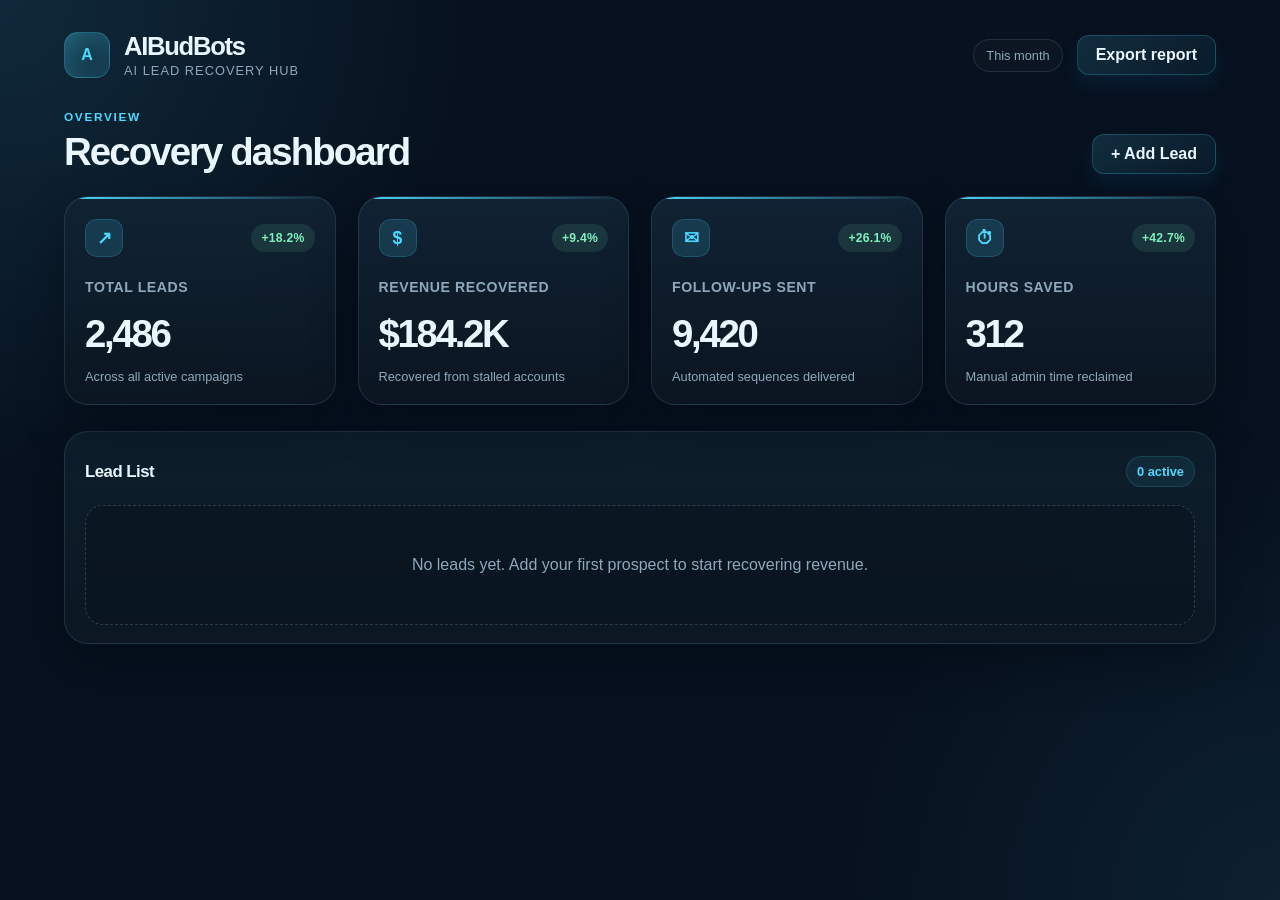
==== index.html @ 1ac59c25 "Version 0.1 - CRM foundation" ====
<!DOCTYPE html>
<html lang="en">
<head>
    <meta charset="UTF-8">
    <meta name="viewport" content="width=device-width, initial-scale=1.0">
    <title>AIBudBots - Lead Recovery Hub</title>

    <link rel="stylesheet" href="style.css">
</head>

<body>

    <header class="topbar">
        <div class="brand-group">
            <div class="brand-mark">A</div>
            <div>
                <h1>AIBudBots</h1>
                <p>AI Lead Recovery Hub</p>
            </div>
        </div>
        <div class="header-actions">
            <span class="filter-pill">This month</span>
            <button class="primary-btn">Export report</button>
        </div>
    </header>

    <main>

        <section id="dashboard" class="dashboard-shell">

            <div class="section-heading">
                <div>
                    <p class="eyebrow">Overview</p>
                    <h2>Recovery dashboard</h2>
                </div>
                <button id="openLeadModal" class="primary-btn add-lead-btn" type="button">+ Add Lead</button>
            </div>

            <div id="stats" class="stats-grid">

                <div class="card">
                    <div class="card-topline">
                        <span class="card-icon cyan">↗</span>
                        <span class="trend positive">+18.2%</span>
                    </div>
                    <h3>Total Leads</h3>
                    <p id="leadCount" class="metric-value">2,486</p>
                    <small>Across all active campaigns</small>
                </div>

                <div class="card">
                    <div class="card-topline">
                        <span class="card-icon cyan">$</span>
                        <span class="trend positive">+9.4%</span>
                    </div>
                    <h3>Revenue Recovered</h3>
                    <p class="metric-value">$184.2K</p>
                    <small>Recovered from stalled accounts</small>
                </div>

                <div class="card">
                    <div class="card-topline">
                        <span class="card-icon cyan">✉</span>
                        <span class="trend positive">+26.1%</span>
                    </div>
                    <h3>Follow-Ups Sent</h3>
                    <p class="metric-value">9,420</p>
                    <small>Automated sequences delivered</small>
                </div>

                <div class="card">
                    <div class="card-topline">
                        <span class="card-icon cyan">⏱</span>
                        <span class="trend positive">+42.7%</span>
                    </div>
                    <h3>Hours Saved</h3>
                    <p class="metric-value">312</p>
                    <small>Manual admin time reclaimed</small>
                </div>

            </div>

            <div class="lead-panel">
                <div class="lead-panel-header">
                    <h3>Lead List</h3>
                    <span id="leadCountLabel" class="status-inline">0 active</span>
                </div>

                <div id="leadList" class="lead-list" aria-live="polite">
                    <div class="empty-state">No leads yet. Add your first prospect to start recovering revenue.</div>
                </div>
            </div>

        </section>

    </main>

    <div id="leadModal" class="modal hidden" aria-hidden="true">
        <div class="modal-backdrop" data-close="true"></div>
        <div class="modal-dialog" role="dialog" aria-modal="true" aria-labelledby="leadModalTitle">
            <div class="modal-header">
                <div>
                    <p class="eyebrow modal-eyebrow">New Lead</p>
                    <h3 id="leadModalTitle">Add a prospect</h3>
                </div>
                <button id="closeLeadModal" class="icon-button" type="button" aria-label="Close modal">×</button>
            </div>

            <form id="leadForm">
                <div class="form-grid">
                    <label>
                        <span>Customer Name</span>
                        <input type="text" name="customerName" placeholder="Alex Morgan" required>
                    </label>

                    <label>
                        <span>Company Name</span>
                        <input type="text" name="companyName" placeholder="Northstar Labs" required>
                    </label>

                    <label>
                        <span>Phone</span>
                        <input type="tel" name="phone" placeholder="(555) 123-4567" required>
                    </label>

                    <label>
                        <span>Email</span>
                        <input type="email" name="email" placeholder="alex@company.com" required>
                    </label>

                    <label>
                        <span>Service Requested</span>
                        <select name="serviceRequested" required>
                            <option value="">Select a service</option>
                            <option value="Lead Generation">Lead Generation</option>
                            <option value="Sales Enablement">Sales Enablement</option>
                            <option value="CRM Cleanup">CRM Cleanup</option>
                            <option value="Outbound Automation">Outbound Automation</option>
                            <option value="Brand Messaging">Brand Messaging</option>
                        </select>
                    </label>

                    <label>
                        <span>Estimated Job Value</span>
                        <input type="number" name="estimatedValue" min="0" step="100" placeholder="2500" required>
                    </label>

                    <label class="full-width">
                        <span>Notes</span>
                        <textarea name="notes" rows="4" placeholder="Add context about the opportunity, objections, or next steps..."></textarea>
                    </label>
                </div>

                <div class="form-actions">
                    <button type="button" class="secondary-btn" id="cancelLeadModal">Cancel</button>
                    <button type="submit" class="primary-btn">Save</button>
                </div>
            </form>
        </div>
    </div>

<script type="module" src="leadManager.js"></script>

</body>
</html>
---- style.css ----
:root {
    --bg: #07111f;
    --bg-alt: #0d1a2b;
    --bg-soft: #101f32;
    --panel: rgba(15, 30, 45, 0.9);
    --panel-strong: #102337;
    --card: #0d1d2d;
    --card-strong: #122a3d;
    --line: rgba(120, 168, 195, 0.18);
    --text: #ebf7ff;
    --muted: #8ea8bb;
    --accent: #4cd9ff;
    --accent-strong: #2bb8f0;
    --accent-soft: rgba(76, 217, 255, 0.14);
    --success: #7ef0bd;
    --shadow: 0 18px 45px rgba(2, 8, 18, 0.45);
}

* {
    box-sizing: border-box;
}

html {
    scroll-behavior: smooth;
}

body {
    margin: 0;
    min-height: 100vh;
    background:
        radial-gradient(circle at top left, rgba(76, 217, 255, 0.12), transparent 30%),
        radial-gradient(circle at bottom right, rgba(76, 217, 255, 0.08), transparent 28%),
        var(--bg);
    color: var(--text);
    font-family: Inter, "Segoe UI", Roboto, Helvetica, Arial, sans-serif;
}

header,
main {
    max-width: 1200px;
    margin: 0 auto;
    padding-left: 24px;
    padding-right: 24px;
}

.topbar {
    display: flex;
    justify-content: space-between;
    align-items: center;
    padding-top: 32px;
    padding-bottom: 20px;
}

.brand-group {
    display: flex;
    align-items: center;
    gap: 14px;
}

.brand-mark {
    display: grid;
    place-items: center;
    width: 46px;
    height: 46px;
    border-radius: 14px;
    background: linear-gradient(135deg, rgba(76, 217, 255, 0.25), rgba(76, 217, 255, 0.05));
    border: 1px solid rgba(76, 217, 255, 0.3);
    box-shadow: inset 0 0 25px rgba(76, 217, 255, 0.14);
    font-weight: 700;
    color: var(--accent);
}

header h1 {
    margin: 0;
    font-size: clamp(1.45rem, 2vw, 2rem);
    letter-spacing: -0.05em;
}

header p {
    margin: 2px 0 0;
    color: var(--muted);
    font-size: 0.8rem;
    letter-spacing: 0.08em;
    text-transform: uppercase;
}

.header-actions {
    display: flex;
    align-items: center;
    gap: 14px;
}

.filter-pill,
.status-dot {
    display: inline-flex;
    align-items: center;
    gap: 8px;
    padding: 8px 12px;
    border-radius: 999px;
    border: 1px solid var(--line);
    background: rgba(14, 24, 35, 0.8);
    color: var(--muted);
    font-size: 0.8rem;
}

.status-dot::before {
    content: "";
    width: 8px;
    height: 8px;
    border-radius: 50%;
    background: var(--success);
    box-shadow: 0 0 12px rgba(126, 240, 189, 0.8);
}

.primary-btn,
.secondary-btn,
.icon-button {
    font: inherit;
}

.primary-btn {
    border: 1px solid rgba(76, 217, 255, 0.22);
    background: linear-gradient(135deg, rgba(76, 217, 255, 0.14), rgba(76, 217, 255, 0.05));
    color: var(--text);
    border-radius: 12px;
    padding: 10px 18px;
    font-weight: 600;
    cursor: pointer;
    transition:
        transform 0.2s ease,
        border-color 0.2s ease,
        box-shadow 0.2s ease;
    box-shadow: 0 10px 20px rgba(17, 133, 187, 0.12);
}

.primary-btn:hover,
.secondary-btn:hover,
.icon-button:hover {
    transform: translateY(-1px);
}

.add-lead-btn {
    display: inline-flex;
    align-items: center;
    gap: 8px;
}

.dashboard-shell {
    padding-top: 12px;
    padding-bottom: 32px;
}

.section-heading {
    display: flex;
    justify-content: space-between;
    align-items: flex-end;
    gap: 18px;
    margin-bottom: 22px;
}

.eyebrow {
    margin: 0 0 6px;
    color: var(--accent);
    font-size: 0.74rem;
    letter-spacing: 0.14em;
    text-transform: uppercase;
    font-weight: 700;
}

.section-heading h2 {
    margin: 0;
    font-size: clamp(1.9rem, 3vw, 2.5rem);
    letter-spacing: -0.05em;
}

.stats-grid {
    display: grid;
    grid-template-columns: repeat(4, minmax(220px, 1fr));
    gap: 22px;
}

.card {
    position: relative;
    overflow: hidden;
    background: linear-gradient(180deg, rgba(17, 35, 52, 0.96), rgba(11, 22, 33, 0.95));
    border: 1px solid var(--line);
    border-radius: 24px;
    padding: 22px 20px 18px;
    box-shadow: var(--shadow);
    transition:
        transform 0.2s ease,
        border-color 0.2s ease,
        box-shadow 0.2s ease;
}

.card::before {
    content: "";
    position: absolute;
    inset: 0 auto auto 0;
    width: 100%;
    height: 2px;
    background: linear-gradient(90deg, var(--accent), transparent);
}

.card:hover {
    transform: translateY(-2px);
    border-color: rgba(76, 217, 255, 0.34);
    box-shadow: 0 22px 50px rgba(2, 8, 18, 0.52);
}

.card-topline {
    display: flex;
    justify-content: space-between;
    align-items: center;
    margin-bottom: 22px;
}

.card-icon {
    display: inline-flex;
    align-items: center;
    justify-content: center;
    width: 38px;
    height: 38px;
    border-radius: 12px;
    background: var(--accent-soft);
    border: 1px solid rgba(76, 217, 255, 0.18);
    color: var(--accent);
    font-weight: 700;
    font-size: 1.1rem;
}

.trend {
    display: inline-flex;
    align-items: center;
    padding: 7px 10px;
    border-radius: 999px;
    font-size: 0.76rem;
    font-weight: 700;
    letter-spacing: 0.02em;
    background: rgba(126, 240, 189, 0.1);
    color: var(--success);
}

.card h3 {
    margin: 0;
    color: var(--muted);
    font-weight: 600;
    font-size: 0.88rem;
    letter-spacing: 0.04em;
    text-transform: uppercase;
}

.metric-value {
    margin: 18px 0 12px;
    font-size: clamp(2rem, 3vw, 2.6rem);
    font-weight: 700;
    letter-spacing: -0.06em;
    line-height: 1.1;
}

.card small {
    display: block;
    color: var(--muted);
    font-size: 0.8rem;
    line-height: 1.5;
}

.lead-panel {
    margin-top: 26px;
    background: linear-gradient(180deg, rgba(15, 31, 45, 0.92), rgba(12, 24, 35, 0.96));
    border: 1px solid var(--line);
    border-radius: 24px;
    box-shadow: var(--shadow);
    padding: 24px 20px 18px;
}

.lead-panel-header {
    display: flex;
    justify-content: space-between;
    align-items: center;
    gap: 16px;
    margin-bottom: 18px;
}

.lead-panel-header h3 {
    margin: 0;
    font-size: 1.05rem;
    letter-spacing: -0.03em;
}

.status-inline {
    display: inline-flex;
    align-items: center;
    padding: 7px 10px;
    border-radius: 999px;
    background: rgba(76, 217, 255, 0.08);
    border: 1px solid rgba(76, 217, 255, 0.15);
    color: var(--accent);
    font-size: 0.8rem;
    font-weight: 600;
}

.lead-list {
    display: grid;
    gap: 12px;
}

.empty-state {
    display: flex;
    align-items: center;
    justify-content: center;
    min-height: 120px;
    border: 1px dashed rgba(142, 168, 187, 0.28);
    border-radius: 18px;
    padding: 18px;
    color: var(--muted);
    text-align: center;
    background: rgba(8, 18, 28, 0.45);
}

.lead-item {
    display: grid;
    grid-template-columns: minmax(180px, 1.8fr) minmax(180px, 1.4fr) auto;
    gap: 18px;
    align-items: center;
    background: rgba(11, 22, 33, 0.8);
    border: 1px solid var(--line);
    border-radius: 18px;
    padding: 18px 18px;
}

.lead-main h4 {
    margin: 0 0 6px;
    font-size: 1.1rem;
    letter-spacing: -0.03em;
}

.lead-main p {
    margin: 0;
    color: var(--accent);
    font-size: 0.8rem;
    font-weight: 600;
}

.lead-meta {
    display: grid;
    gap: 6px;
    color: var(--muted);
    font-size: 0.82rem;
}

.lead-meta strong {
    color: var(--text);
    font-weight: 600;
}

.lead-badge-wrap {
    display: flex;
    justify-content: flex-end;
    align-items: center;
}

.lead-status {
    display: inline-flex;
    align-items: center;
    justify-content: center;
    padding: 7px 12px;
    border-radius: 999px;
    font-size: 0.74rem;
    font-weight: 700;
    letter-spacing: 0.04em;
    text-transform: uppercase;
}

.status-new {
    background: rgba(76, 217, 255, 0.12);
    border: 1px solid rgba(76, 217, 255, 0.35);
    color: var(--accent);
}

.status-contacted {
    background: rgba(255, 179, 71, 0.12);
    border: 1px solid rgba(255, 179, 71, 0.35);
    color: #ffc76a;
}

.status-qualified {
    background: rgba(126, 240, 189, 0.12);
    border: 1px solid rgba(126, 240, 189, 0.35);
    color: var(--success);
}

.status-proposal {
    background: rgba(170, 122, 255, 0.12);
    border: 1px solid rgba(170, 122, 255, 0.35);
    color: #c3a6ff;
}

.status-won {
    background: rgba(96, 255, 169, 0.12);
    border: 1px solid rgba(96, 255, 169, 0.35);
    color: #8ef7c1;
}

.status-lost {
    background: rgba(255, 110, 110, 0.12);
    border: 1px solid rgba(255, 110, 110, 0.35);
    color: #ff8d8d;
}

.modal {
    position: fixed;
    inset: 0;
    z-index: 30;
    display: grid;
    place-items: center;
    transition: opacity 0.2s ease;
}

.modal.hidden {
    opacity: 0;
    visibility: hidden;
    pointer-events: none;
}

.modal-backdrop {
    position: absolute;
    inset: 0;
    background: rgba(2, 7, 14, 0.7);
    backdrop-filter: blur(4px);
}

.modal-dialog {
    position: relative;
    width: min(720px, calc(100vw - 32px));
    background: linear-gradient(180deg, rgba(15, 28, 40, 0.98), rgba(9, 19, 28, 0.98));
    border: 1px solid rgba(76, 217, 255, 0.2);
    border-radius: 24px;
    box-shadow: 0 24px 60px rgba(1, 6, 13, 0.6);
    padding: 22px;
}

.modal-header {
    display: flex;
    justify-content: space-between;
    align-items: flex-start;
    gap: 16px;
    margin-bottom: 18px;
}

.modal-header h3 {
    margin: 0;
    font-size: 1.5rem;
    letter-spacing: -0.04em;
}

.modal-eyebrow {
    margin-bottom: 8px;
}

.icon-button {
    width: 40px;
    height: 40px;
    border: 1px solid var(--line);
    border-radius: 12px;
    background: rgba(9, 17, 21, 0.8);
    color: var(--text);
    cursor: pointer;
    font-size: 1.6rem;
    line-height: 1;
}

.form-grid {
    display: grid;
    grid-template-columns: repeat(2, minmax(220px, 1fr));
    gap: 18px;
}

label {
    display: grid;
    gap: 8px;
    color: var(--muted);
    font-size: 0.82rem;
    font-weight: 600;
}

label span {
    color: var(--muted);
}

input,
select,
textarea {
    width: 100%;
    border: 1px solid rgba(142, 168, 187, 0.18);
    background: rgba(10, 19, 27, 0.9);
    color: var(--text);
    border-radius: 12px;
    padding: 12px 14px;
    font: inherit;
    transition: border-color 0.2s ease, box-shadow 0.2s ease;
}

input:focus,
select:focus,
textarea:focus {
    outline: none;
    border-color: rgba(76, 217, 255, 0.7);
    box-shadow: 0 0 0 3px rgba(76, 217, 255, 0.09);
}

.full-width {
    grid-column: 1 / -1;
}

textarea {
    resize: vertical;
    min-height: 110px;
}

.form-actions {
    display: flex;
    justify-content: flex-end;
    gap: 12px;
    margin-top: 22px;
}

.secondary-btn {
    border: 1px solid rgba(142, 168, 187, 0.18);
    background: rgba(9, 17, 21, 0.7);
    color: var(--text);
    border-radius: 12px;
    padding: 10px 18px;
    font-weight: 600;
    cursor: pointer;
    transition: transform 0.2s ease, border-color 0.2s ease;
}

.secondary-btn:hover {
    border-color: rgba(142, 168, 187, 0.35);
}

@media (max-width: 1024px) {
    .stats-grid {
        grid-template-columns: repeat(2, minmax(220px, 1fr));
    }
}

@media (max-width: 640px) {
    .topbar,
    .section-heading {
        flex-direction: column;
        align-items: flex-start;
    }

    .header-actions {
        width: 100%;
        justify-content: space-between;
    }

    .stats-grid {
        grid-template-columns: 1fr;
    }

    header,
    main {
        padding-left: 18px;
        padding-right: 18px;
    }

    .lead-panel {
        padding: 18px 14px;
    }

    .lead-item {
        grid-template-columns: 1fr;
    }

    .lead-value {
        justify-self: start;
    }

    .form-grid {
        grid-template-columns: 1fr;
    }

    .form-actions {
        flex-direction: column-reverse;
    }

    .secondary-btn,
    .primary-btn {
        width: 100%;
    }
}
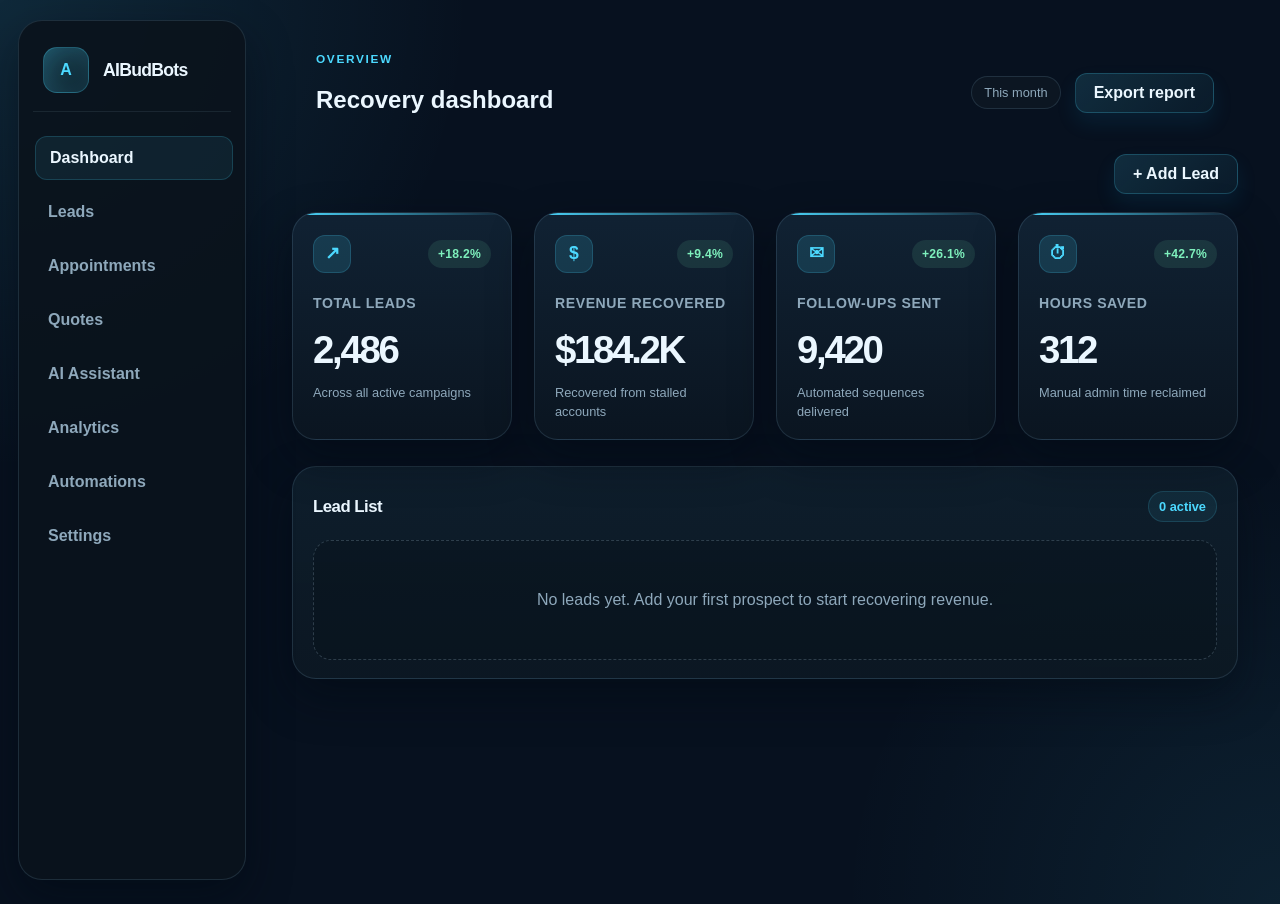
==== commit 7dff3013: "Alpha 1.1 - Updated branding and dashboard" ====
--- a/index.html
+++ b/index.html
@@ -10,90 +10,190 @@
 
 <body>
 
-    <header class="topbar">
-        <div class="brand-group">
-            <div class="brand-mark">A</div>
-            <div>
-                <h1>AIBudBots</h1>
-                <p>AI Lead Recovery Hub</p>
+    <div class="app-shell">
+
+        <aside class="sidebar">
+            <div class="brand-group sidebar-brand">
+                <div class="brand-mark">A</div>
+                <div>
+                    <h1>AIBudBots</h1>
+                </div>
             </div>
-        </div>
-        <div class="header-actions">
-            <span class="filter-pill">This month</span>
-            <button class="primary-btn">Export report</button>
-        </div>
-    </header>
-
-    <main>
-
-        <section id="dashboard" class="dashboard-shell">
-
-            <div class="section-heading">
-                <div>
-                    <p class="eyebrow">Overview</p>
-                    <h2>Recovery dashboard</h2>
-                </div>
-                <button id="openLeadModal" class="primary-btn add-lead-btn" type="button">+ Add Lead</button>
-            </div>
-
-            <div id="stats" class="stats-grid">
-
-                <div class="card">
-                    <div class="card-topline">
-                        <span class="card-icon cyan">↗</span>
-                        <span class="trend positive">+18.2%</span>
-                    </div>
-                    <h3>Total Leads</h3>
-                    <p id="leadCount" class="metric-value">2,486</p>
-                    <small>Across all active campaigns</small>
-                </div>
-
-                <div class="card">
-                    <div class="card-topline">
-                        <span class="card-icon cyan">$</span>
-                        <span class="trend positive">+9.4%</span>
-                    </div>
-                    <h3>Revenue Recovered</h3>
-                    <p class="metric-value">$184.2K</p>
-                    <small>Recovered from stalled accounts</small>
-                </div>
-
-                <div class="card">
-                    <div class="card-topline">
-                        <span class="card-icon cyan">✉</span>
-                        <span class="trend positive">+26.1%</span>
-                    </div>
-                    <h3>Follow-Ups Sent</h3>
-                    <p class="metric-value">9,420</p>
-                    <small>Automated sequences delivered</small>
-                </div>
-
-                <div class="card">
-                    <div class="card-topline">
-                        <span class="card-icon cyan">⏱</span>
-                        <span class="trend positive">+42.7%</span>
-                    </div>
-                    <h3>Hours Saved</h3>
-                    <p class="metric-value">312</p>
-                    <small>Manual admin time reclaimed</small>
-                </div>
-
-            </div>
-
-            <div class="lead-panel">
-                <div class="lead-panel-header">
-                    <h3>Lead List</h3>
-                    <span id="leadCountLabel" class="status-inline">0 active</span>
-                </div>
-
-                <div id="leadList" class="lead-list" aria-live="polite">
-                    <div class="empty-state">No leads yet. Add your first prospect to start recovering revenue.</div>
-                </div>
-            </div>
-
-        </section>
-
-    </main>
+
+            <nav class="sidebar-nav" aria-label="Main navigation">
+                <button class="nav-item active" data-page="dashboard" type="button">Dashboard</button>
+                <button class="nav-item" data-page="leads" type="button">Leads</button>
+                <button class="nav-item" data-page="appointments" type="button">Appointments</button>
+                <button class="nav-item" data-page="quotes" type="button">Quotes</button>
+                <button class="nav-item" data-page="ai-assistant" type="button">AI Assistant</button>
+                <button class="nav-item" data-page="analytics" type="button">Analytics</button>
+                <button class="nav-item" data-page="automations" type="button">Automations</button>
+                <button class="nav-item" data-page="settings" type="button">Settings</button>
+            </nav>
+        </aside>
+
+        <main class="main-content">
+
+            <section id="dashboardPage" class="page active">
+                <header class="topbar">
+                    <div class="brand-group">
+                        <div>
+                            <p class="eyebrow">Overview</p>
+                            <h2>Recovery dashboard</h2>
+                        </div>
+                    </div>
+                    <div class="header-actions">
+                        <span class="filter-pill">This month</span>
+                        <button class="primary-btn">Export report</button>
+                    </div>
+                </header>
+
+                <div class="page-toolbar">
+                    <button id="openLeadModal" class="primary-btn add-lead-btn" type="button">+ Add Lead</button>
+                </div>
+
+                <div id="stats" class="stats-grid">
+
+                    <div class="card">
+                        <div class="card-topline">
+                            <span class="card-icon cyan">↗</span>
+                            <span class="trend positive">+18.2%</span>
+                        </div>
+                        <h3>Total Leads</h3>
+                        <p id="leadCount" class="metric-value">2,486</p>
+                        <small>Across all active campaigns</small>
+                    </div>
+
+                    <div class="card">
+                        <div class="card-topline">
+                            <span class="card-icon cyan">$</span>
+                            <span class="trend positive">+9.4%</span>
+                        </div>
+                        <h3>Revenue Recovered</h3>
+                        <p class="metric-value">$184.2K</p>
+                        <small>Recovered from stalled accounts</small>
+                    </div>
+
+                    <div class="card">
+                        <div class="card-topline">
+                            <span class="card-icon cyan">✉</span>
+                            <span class="trend positive">+26.1%</span>
+                        </div>
+                        <h3>Follow-Ups Sent</h3>
+                        <p class="metric-value">9,420</p>
+                        <small>Automated sequences delivered</small>
+                    </div>
+
+                    <div class="card">
+                        <div class="card-topline">
+                            <span class="card-icon cyan">⏱</span>
+                            <span class="trend positive">+42.7%</span>
+                        </div>
+                        <h3>Hours Saved</h3>
+                        <p class="metric-value">312</p>
+                        <small>Manual admin time reclaimed</small>
+                    </div>
+
+                </div>
+
+                <div class="lead-panel">
+                    <div class="lead-panel-header">
+                        <h3>Lead List</h3>
+                        <span id="leadCountLabel" class="status-inline">0 active</span>
+                    </div>
+
+                    <div data-role="lead-list" class="lead-list" aria-live="polite">
+                        <div class="empty-state">No leads yet. Add your first prospect to start recovering revenue.</div>
+                    </div>
+                </div>
+
+                <aside data-role="lead-details-panel" class="details-panel hidden" aria-live="polite">
+                    <div data-role="lead-details-content"></div>
+                </aside>
+            </section>
+
+            <section id="leadsPage" class="page hidden">
+                <header class="page-header">
+                    <div>
+                        <p class="eyebrow">Pipeline</p>
+                        <h2>Lead Management</h2>
+                    </div>
+                    <button id="openLeadModalFromLeads" class="primary-btn add-lead-btn" type="button">+ Add Lead</button>
+                </header>
+
+                <div class="lead-panel">
+                    <div class="lead-panel-header">
+                        <h3>Active Leads</h3>
+                        <span class="status-inline">Live CRM</span>
+                    </div>
+
+                    <div data-role="lead-list" class="lead-list" aria-live="polite">
+                        <div class="empty-state">No leads yet. Add your first prospect to start recovering revenue.</div>
+                    </div>
+                </div>
+
+                <aside data-role="lead-details-panel" class="details-panel hidden" aria-live="polite">
+                    <div data-role="lead-details-content"></div>
+                </aside>
+            </section>
+
+            <section id="appointmentsPage" class="page hidden placeholder-page">
+                <div class="placeholder-box">
+                    <p class="eyebrow">Appointments</p>
+                    <h2>Scheduling Center</h2>
+                    <p>Manage customer calls, discovery meetings, and follow-up appointments.</p>
+                    <span>Coming in the next sprint</span>
+                </div>
+            </section>
+
+            <section id="quotesPage" class="page hidden placeholder-page">
+                <div class="placeholder-box">
+                    <p class="eyebrow">Quotes</p>
+                    <h2>Proposal Workspace</h2>
+                    <p>Track pricing, send proposals, and monitor quote acceptance rates.</p>
+                    <span>Coming in the next sprint</span>
+                </div>
+            </section>
+
+            <section id="aiAssistantPage" class="page hidden placeholder-page">
+                <div class="placeholder-box">
+                    <p class="eyebrow">AI Assistant</p>
+                    <h2>Conversation Copilot</h2>
+                    <p>Automated outreach suggestions, lead scoring, and next-best-action recommendations.</p>
+                    <span>Coming in the next sprint</span>
+                </div>
+            </section>
+
+            <section id="analyticsPage" class="page hidden placeholder-page">
+                <div class="placeholder-box">
+                    <p class="eyebrow">Analytics</p>
+                    <h2>Performance Overview</h2>
+                    <p>Pipeline health, conversion tracking, and revenue insights across all campaigns.</p>
+                    <span>Coming in the next sprint</span>
+                </div>
+            </section>
+
+            <section id="automationsPage" class="page hidden placeholder-page">
+                <div class="placeholder-box">
+                    <p class="eyebrow">Automations</p>
+                    <h2>Workflow Engine</h2>
+                    <p>Automate follow-ups, lead routing, and sales task orchestration.</p>
+                    <span>Coming in the next sprint</span>
+                </div>
+            </section>
+
+            <section id="settingsPage" class="page hidden placeholder-page">
+                <div class="placeholder-box">
+                    <p class="eyebrow">Settings</p>
+                    <h2>Workspace Preferences</h2>
+                    <p>Configure team permissions, integrations, automations, and account settings.</p>
+                    <span>Coming in the next sprint</span>
+                </div>
+            </section>
+
+        </main>
+
+    </div>
 
     <div id="leadModal" class="modal hidden" aria-hidden="true">
         <div class="modal-backdrop" data-close="true"></div>
@@ -159,7 +259,8 @@
         </div>
     </div>
 
-<script type="module" src="leadManager.js"></script>
+    <script type="module" src="leadManager.js"></script>
+    <script type="module" src="appRouter.js"></script>
 
 </body>
 </html>
--- a/style.css
+++ b/style.css
@@ -35,6 +35,70 @@
     font-family: Inter, "Segoe UI", Roboto, Helvetica, Arial, sans-serif;
 }
 
+.app-shell {
+    display: flex;
+    min-height: 100vh;
+    max-width: 1440px;
+    margin: 0 auto;
+    padding: 20px 18px 24px;
+    gap: 22px;
+}
+
+.sidebar {
+    position: sticky;
+    top: 20px;
+    width: 260px;
+    min-height: calc(100vh - 40px);
+    padding: 18px 14px;
+    background: rgba(10, 19, 28, 0.9);
+    border: 1px solid var(--line);
+    border-radius: 24px;
+    box-shadow: var(--shadow);
+}
+
+.sidebar-brand {
+    padding: 8px 10px 18px;
+    margin-bottom: 14px;
+    border-bottom: 1px solid rgba(142, 168, 187, 0.12);
+}
+
+.sidebar-brand h1 {
+    margin: 0;
+    font-size: 1.1rem;
+    letter-spacing: -0.04em;
+}
+
+.sidebar-nav {
+    display: grid;
+    gap: 10px;
+    padding-top: 10px;
+}
+
+.nav-item {
+    display: flex;
+    align-items: center;
+    gap: 10px;
+    width: 100%;
+    border: 1px solid transparent;
+    border-radius: 12px;
+    background: transparent;
+    color: var(--muted);
+    padding: 12px 14px;
+    text-align: left;
+    font: inherit;
+    font-weight: 600;
+    cursor: pointer;
+    transition: background 0.2s ease, border-color 0.2s ease, color 0.2s ease, transform 0.2s ease;
+}
+
+.nav-item:hover,
+.nav-item.active {
+    background: rgba(76, 217, 255, 0.08);
+    border-color: rgba(76, 217, 255, 0.18);
+    color: var(--text);
+    transform: translateX(2px);
+}
+
 header,
 main {
     max-width: 1200px;
@@ -329,6 +393,12 @@
     padding: 18px 18px;
 }
 
+.lead-item.selected {
+    border-color: rgba(76, 217, 255, 0.5);
+    box-shadow: 0 0 0 1px rgba(76, 217, 255, 0.2);
+    background: rgba(14, 25, 36, 0.95);
+}
+
 .lead-main h4 {
     margin: 0 0 6px;
     font-size: 1.1rem;
@@ -540,6 +610,153 @@
     border-color: rgba(142, 168, 187, 0.35);
 }
 
+.lead-item {
+    display: grid;
+    grid-template-columns: minmax(180px, 1.8fr) minmax(180px, 1.4fr) auto;
+    gap: 18px;
+    align-items: center;
+    background: rgba(11, 22, 33, 0.8);
+    border: 1px solid var(--line);
+    border-radius: 18px;
+    padding: 18px 18px;
+}
+
+.lead-item.selected {
+    border-color: rgba(76, 217, 255, 0.5);
+    box-shadow: 0 0 0 1px rgba(76, 217, 255, 0.2);
+    background: rgba(14, 25, 36, 0.95);
+}
+
+.details-panel {
+    margin-top: 26px;
+    background: linear-gradient(180deg, rgba(15, 31, 45, 0.92), rgba(12, 24, 35, 0.96));
+    border: 1px solid var(--line);
+    border-radius: 24px;
+    box-shadow: var(--shadow);
+    padding: 24px 20px 18px;
+}
+
+.details-panel.hidden {
+    display: none;
+}
+
+.details-layout {
+    display: grid;
+    gap: 22px;
+}
+
+.details-header-row {
+    display: flex;
+    justify-content: space-between;
+    align-items: center;
+    gap: 16px;
+}
+
+.details-header-row h3 {
+    margin: 0;
+    font-size: clamp(1.5rem, 2vw, 2rem);
+    letter-spacing: -0.04em;
+}
+
+.details-grid {
+    display: grid;
+    grid-template-columns: repeat(2, minmax(200px, 1fr));
+    gap: 16px;
+}
+
+.detail-item {
+    display: grid;
+    gap: 8px;
+    padding: 14px 16px;
+    border: 1px solid rgba(142, 168, 187, 0.16);
+    border-radius: 16px;
+    background: rgba(10, 19, 27, 0.7);
+}
+
+.detail-label {
+    color: var(--muted);
+    font-size: 0.72rem;
+    letter-spacing: 0.08em;
+    text-transform: uppercase;
+}
+
+.detail-item strong {
+    font-size: 0.98rem;
+    font-weight: 600;
+    color: var(--text);
+}
+
+.notes-box {
+    display: grid;
+    gap: 8px;
+    padding: 16px;
+    border: 1px solid rgba(142, 168, 187, 0.16);
+    border-radius: 16px;
+    background: rgba(10, 19, 27, 0.7);
+}
+
+.notes-box p {
+    margin: 0;
+    color: var(--muted);
+    line-height: 1.6;
+}
+
+.ai-panel {
+    padding: 16px;
+    background: rgba(9, 18, 24, 0.85);
+    border: 1px solid rgba(76, 217, 255, 0.18);
+    border-radius: 18px;
+}
+
+.ai-header h4 {
+    margin: 0;
+    font-size: 1.1rem;
+    letter-spacing: -0.03em;
+}
+
+.ai-grid {
+    display: grid;
+    grid-template-columns: repeat(2, minmax(180px, 1fr));
+    gap: 16px;
+    margin-top: 18px;
+}
+
+.ai-metric {
+    display: grid;
+    gap: 8px;
+    padding: 14px 16px;
+    border: 1px solid rgba(142, 168, 187, 0.14);
+    border-radius: 14px;
+    background: rgba(9, 19, 27, 0.9);
+}
+
+.ai-metric span {
+    color: var(--muted);
+    font-size: 0.78rem;
+    letter-spacing: 0.04em;
+    text-transform: uppercase;
+}
+
+.ai-metric strong {
+    font-size: 1rem;
+    line-height: 1.5;
+}
+
+.ai-metric.full-width {
+    grid-column: 1 / -1;
+}
+
+.details-actions {
+    display: flex;
+    flex-wrap: wrap;
+    gap: 12px;
+}
+
+.highlight {
+    background: linear-gradient(135deg, rgba(76, 217, 255, 0.14), rgba(76, 217, 255, 0.05));
+    border-color: rgba(76, 217, 255, 0.25);
+}
+
 @media (max-width: 1024px) {
     .stats-grid {
         grid-template-columns: repeat(2, minmax(220px, 1fr));
@@ -592,4 +809,91 @@
     .primary-btn {
         width: 100%;
     }
-}
+
+    .details-grid,
+    .ai-grid {
+        grid-template-columns: 1fr;
+    }
+
+    .details-header-row,
+    .details-actions {
+        flex-direction: column;
+        align-items: flex-start;
+    }
+
+    .details-actions .primary-btn,
+    .details-actions .secondary-btn {
+        width: 100%;
+    }
+}
+
+.page {
+    display: none;
+}
+
+.page.active {
+    display: block;
+}
+
+.page-header {
+    display: flex;
+    justify-content: space-between;
+    align-items: flex-end;
+    gap: 18px;
+    margin-bottom: 22px;
+    padding-top: 12px;
+}
+
+.page-header h2 {
+    margin: 0;
+    font-size: clamp(1.9rem, 3vw, 2.5rem);
+    letter-spacing: -0.05em;
+}
+
+.page-toolbar {
+    display: flex;
+    justify-content: flex-end;
+    margin-bottom: 18px;
+}
+
+.placeholder-page {
+    padding-top: 20px;
+}
+
+.placeholder-box {
+    display: grid;
+    gap: 18px;
+    padding: 32px 28px;
+    border-radius: 24px;
+    background: linear-gradient(180deg, rgba(15, 31, 45, 0.92), rgba(12, 24, 35, 0.96));
+    border: 1px solid var(--line);
+    box-shadow: var(--shadow);
+}
+
+.placeholder-box h2 {
+    margin: 0;
+    font-size: clamp(2rem, 3vw, 2.8rem);
+    letter-spacing: -0.05em;
+}
+
+.placeholder-box p {
+    margin: 0;
+    color: var(--muted);
+    font-size: 1.05rem;
+    line-height: 1.7;
+}
+
+.placeholder-box span {
+    display: inline-flex;
+    align-items: center;
+    width: fit-content;
+    padding: 8px 12px;
+    border-radius: 999px;
+    border: 1px solid rgba(76, 217, 255, 0.18);
+    background: rgba(76, 217, 255, 0.08);
+    color: var(--accent);
+    font-size: 0.8rem;
+    font-weight: 700;
+    letter-spacing: 0.06em;
+    text-transform: uppercase;
+}
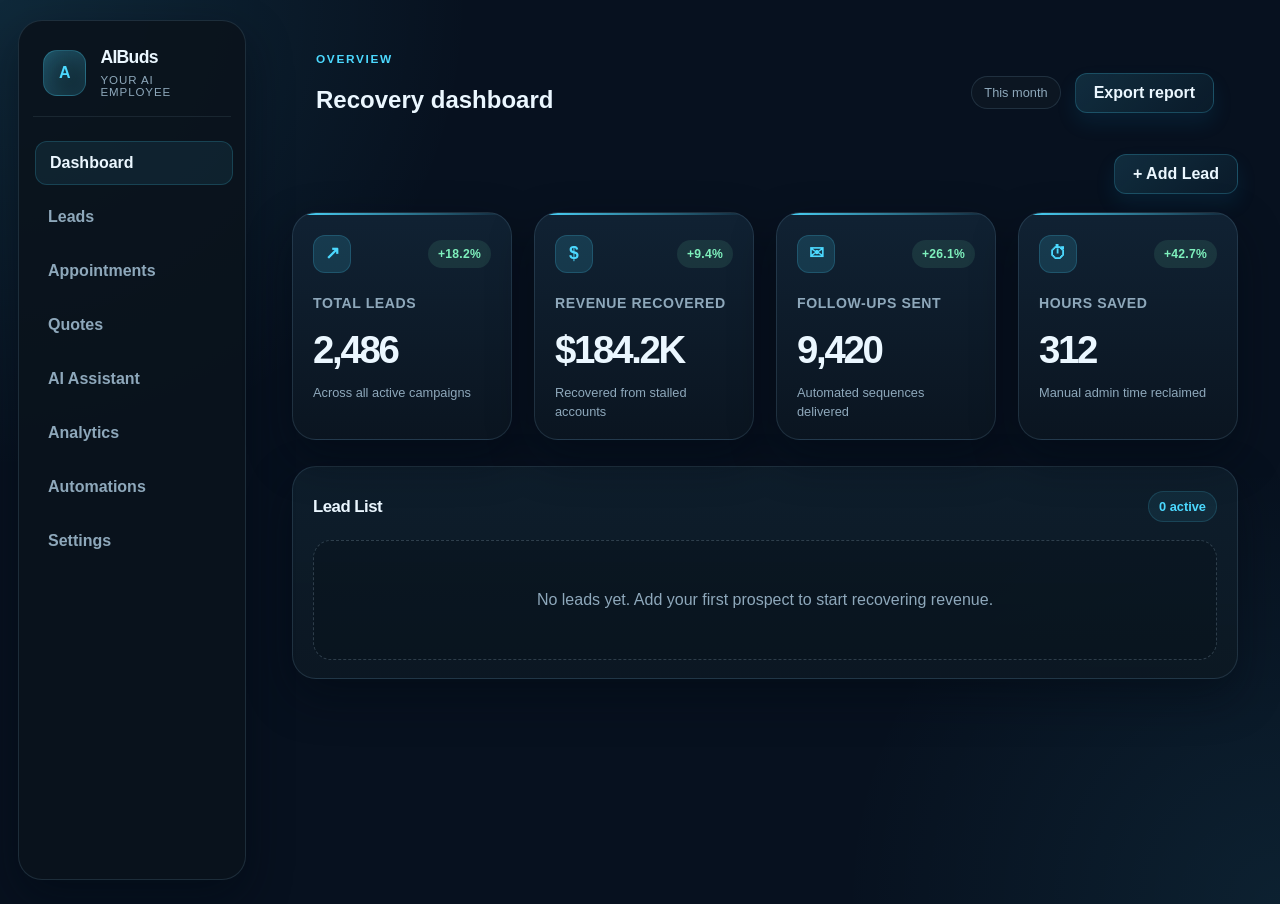
==== commit b07a33e6: "Add initial lead data" ====
--- a/index.html
+++ b/index.html
@@ -3,7 +3,7 @@
 <head>
     <meta charset="UTF-8">
     <meta name="viewport" content="width=device-width, initial-scale=1.0">
-    <title>AIBudBots - Lead Recovery Hub</title>
+    <title>AIBuds — Your AI Employee</title>
 
     <link rel="stylesheet" href="style.css">
 </head>
@@ -16,7 +16,8 @@
             <div class="brand-group sidebar-brand">
                 <div class="brand-mark">A</div>
                 <div>
-                    <h1>AIBudBots</h1>
+                    <h1>AIBuds</h1>
+                    <p class="subtitle">Your AI Employee</p>
                 </div>
             </div>
 
--- a/style.css
+++ b/style.css
@@ -757,6 +757,14 @@
     border-color: rgba(76, 217, 255, 0.25);
 }
 
+.subtitle {
+    margin: 6px 0 0;
+    color: var(--muted);
+    font-size: 0.72rem;
+    letter-spacing: 0.08em;
+    text-transform: uppercase;
+}
+
 @media (max-width: 1024px) {
     .stats-grid {
         grid-template-columns: repeat(2, minmax(220px, 1fr));
